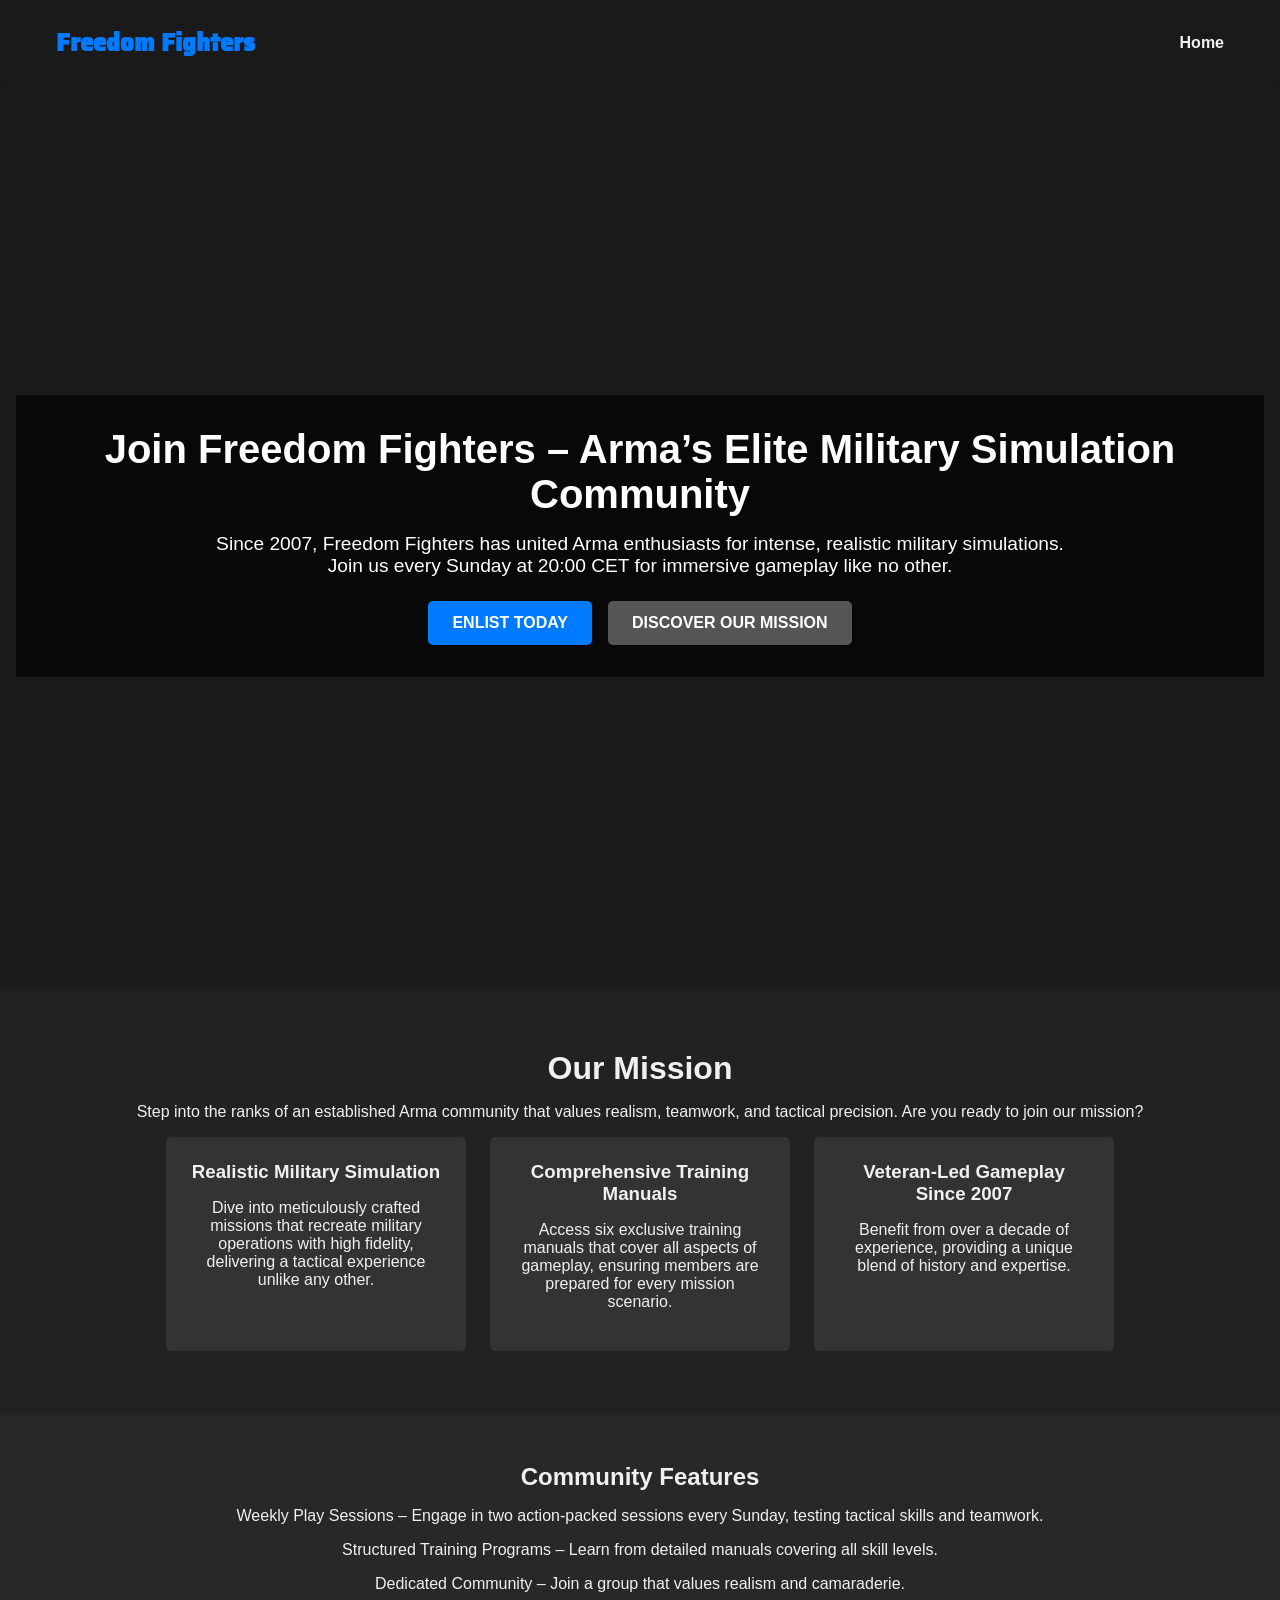
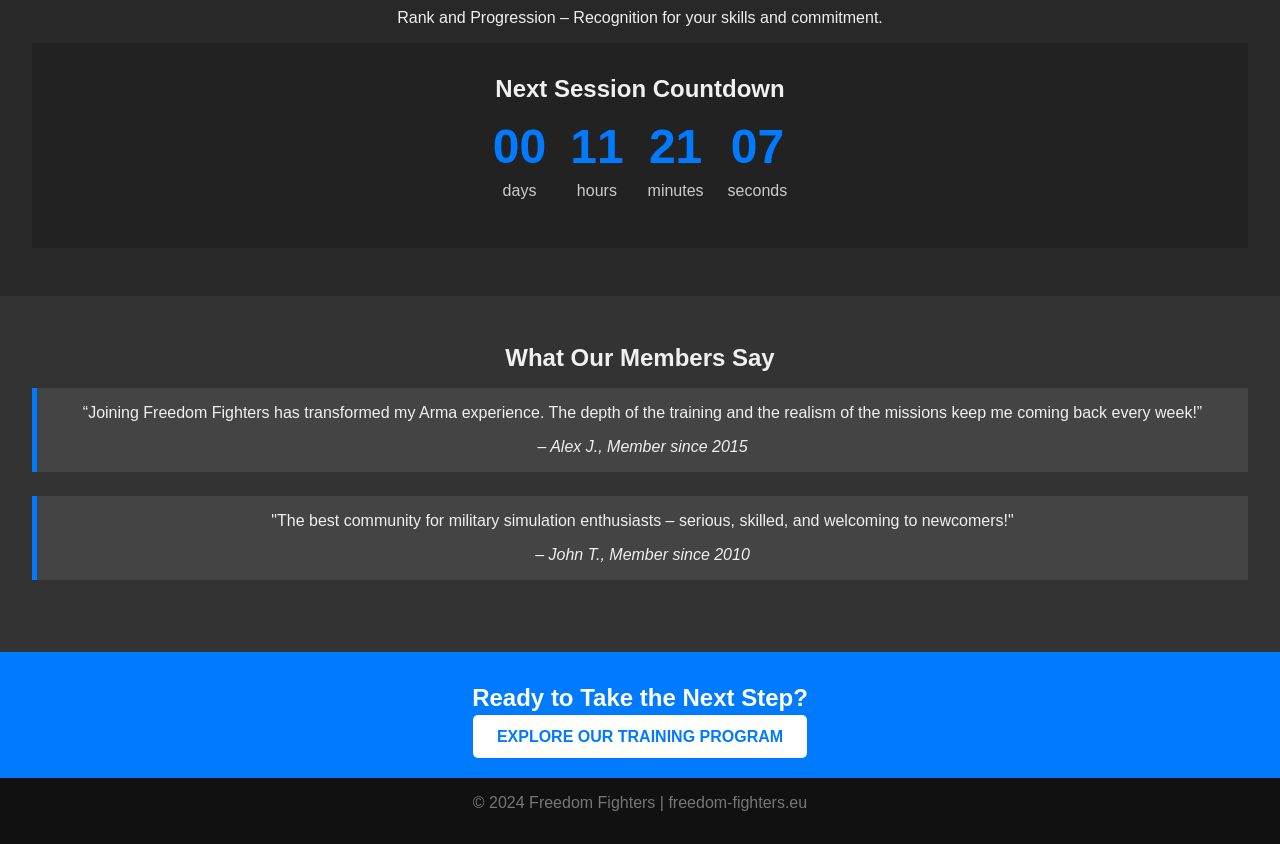
==== site/web/index.html @ 824a7a78 "website content commit" ====
<!DOCTYPE html>
<html lang="en">
<head>
    <meta charset="UTF-8">
    <meta name="viewport" content="width=device-width, initial-scale=1.0">
    <meta name="description" content="Freedom Fighters - Join Arma’s Elite Military Community">
    <title>Freedom Fighters - ArmA Military Community</title>
    <link rel="preconnect" href="https://fonts.googleapis.com">
    <link rel="preconnect" href="https://fonts.gstatic.com" crossorigin>
    <link href="https://fonts.googleapis.com/css2?family=Saira+Stencil+One&display=swap" rel="stylesheet">
    <link rel="stylesheet" href="static/css/styles.css">
    <script src="static/js/active_link.js"></script>
</head>
<body>
    <!-- Header with Navigation Links -->
    <header>
        <nav class="navbar">
            <a href="index.html" class="logo">Freedom Fighters</a>
            <div class="nav-links">
                <a href="index.html">Home</a>
                <!--a href="training.html">Training Manuals</a>
                <a href="server-guide.html">Server Connection Guide</a>
                <a href="mods-overview.html">Mods Overview</a-->
            </div>
            <button class="menu-toggle" aria-label="Toggle menu">
                &#9776; <!-- Hamburger icon for mobile menu -->
            </button>
        </nav>
    </header>
    <!-- Hero Section -->
    <header class="hero">
        <div class="hero-slideshow">
            <!-- Each image will have the Ken Burns effect -->
            <div class="slide" style="background-image: url('static/img/hero_1.png');"></div>
            <div class="slide" style="background-image: url('static/img/hero_2.png');"></div>
            <div class="slide" style="background-image: url('static/img/hero_3.png');"></div>
            <div class="slide" style="background-image: url('static/img/hero_4.png');"></div>
            <div class="slide" style="background-image: url('static/img/hero_5.png');"></div>
            <div class="slide" style="background-image: url('static/img/hero_6.png');"></div>
            <div class="slide" style="background-image: url('static/img/hero_7.png');"></div>
            <div class="slide" style="background-image: url('static/img/hero_8.png');"></div>
            <div class="slide" style="background-image: url('static/img/hero_9.png');"></div>
        </div>
        <div class="overlay">
            <h1>Join Freedom Fighters – Arma’s Elite Military Simulation Community</h1>
            <p>Since 2007, Freedom Fighters has united Arma enthusiasts for intense, realistic military simulations. </br> Join us every Sunday at 20:00 CET for immersive gameplay like no other.</p>
            <div class="cta-buttons">
                <a href="https://discord.gg/2EjZr5YkeB" target="_blank" class="btn-primary">Enlist Today</a>
                <a href="#mission" class="btn-secondary">Discover Our Mission</a>
                <!--a href="#watch" class="btn-secondary">Watch a Session in Action</a-->
            </div>
        </div>

    </header>

    <!-- About Section -->
    <section id="mission" class="about">
        <h2>Our Mission</h2>
        <p>Step into the ranks of an established Arma community that values realism, teamwork, and tactical precision. Are you ready to join our mission?</p>
        <div class="values">
            <div class="value">
                <h3>Realistic Military Simulation</h3>
                <p>Dive into meticulously crafted missions that recreate military operations with high fidelity, delivering a tactical experience unlike any other.</p>
            </div>
            <div class="value">
                <h3>Comprehensive Training Manuals</h3>
                <p>Access six exclusive training manuals that cover all aspects of gameplay, ensuring members are prepared for every mission scenario.</p>
            </div>
            <div class="value">
                <h3>Veteran-Led Gameplay Since 2007</h3>
                <p>Benefit from over a decade of experience, providing a unique blend of history and expertise.</p>
            </div>
        </div>
    </section>

    <!-- Features Section -->
    <section class="features">
        <h2>Community Features</h2>
        <ul>
            <li>Weekly Play Sessions – Engage in two action-packed sessions every Sunday, testing tactical skills and teamwork.</li>
            <li>Structured Training Programs – Learn from detailed manuals covering all skill levels.</li>
            <li>Dedicated Community – Join a group that values realism and camaraderie.</li>
            <li>Rank and Progression – Recognition for your skills and commitment.</li>
        </ul>
        <!-- Countdown Timer Section -->
        <section id="countdown-timer" class="countdown">
            <h2>Next Session Countdown</h2>
            <div id="timer">
                <div class="time-unit">
                    <span id="days">00</span>
                    <p>days</p>
                </div>
                <div class="time-unit">
                    <span id="hours">00</span>
                    <p>hours</p>
                </div>
                <div class="time-unit">
                    <span id="minutes">00</span>
                    <p>minutes</p>
                </div>
                <div class="time-unit">
                    <span id="seconds">00</span>
                    <p>seconds</p>
                </div>
            </div>
        </section>

    </section>

    <!-- Social Proof Section -->
    <section class="social-proof">
        <h2>What Our Members Say</h2>
        <blockquote>
            <p>“Joining Freedom Fighters has transformed my Arma experience. The depth of the training and the realism of the missions keep me coming back every week!”</p>
            <cite>– Alex J., Member since 2015</cite>
        </blockquote>
        <blockquote>
            <p>"The best community for military simulation enthusiasts – serious, skilled, and welcoming to newcomers!"</p>
            <cite>– John T., Member since 2010</cite>
        </blockquote>
    </section>

    <!-- Secondary CTA -->
    <section id="enlist" class="cta-secondary">
        <h2>Ready to Take the Next Step?</h2>
        <a href="#join" class="btn-primary">Explore Our Training Program</a>
    </section>

    <!-- Footer -->
    <footer>
        <p>&copy; 2024 Freedom Fighters | <a href="https://freedom-fighters.eu">freedom-fighters.eu</a></p>
    </footer>
    <script src="static/js/clock.js"></script>
</body>
</html>
---- site/web/static/css/styles.css ----
/* Fonts */

@font-face {
    font-family: 'Saira Stencil One';
    font-style: normal;
    font-weight: 400;
    src: url(../fonts/SairaStencilOne-Regular.ttf) format('ttf');
}

.saira-stencil-one-regular {
    font-family: "Saira Stencil One", serif;
    font-weight: 400;
    font-style: normal;
  }
  

/* Reset and basic styles */
* {
    margin: 0;
    padding: 0;
    box-sizing: border-box;
}

body {
    font-family: Arial, sans-serif;
    color: #f0f0f0;
    background-color: #1a1a1a;
}

a {
    color: inherit;
    text-decoration: none;
}

h1, h2, h3, p, ul, li, blockquote {
    margin-bottom: 1rem;
}

/* Hero Section */

.hero {
    position: relative;
    height: 100vh;
    display: flex;
    align-items: center;
    justify-content: center;
    text-align: center;
    color: #fff;
}

.hero-slideshow {
    position: absolute;
    top: 0;
    left: 0;
    width: 100%;
    height: 100%;
    overflow: hidden;
}
.slide {
    position: absolute;
    top: 0;
    left: 0;
    width: 100%;
    height: 100%;
    background-size: cover;
    background-position: center;
    opacity: 0;
    animation: slideAnimation 36s infinite;
}

/* Ken Burns Effect and fade transition for each slide */
@keyframes slideAnimation {
    0% { opacity: 0; transform: scale(1.1); }
    5% { opacity: 1; }
    25% { opacity: 1; transform: scale(1.2); }
    30% { opacity: 0; transform: scale(1.3); }
}

.slide:nth-child(1) { animation-delay: 0s; }
.slide:nth-child(2) { animation-delay: 6s; }
.slide:nth-child(3) { animation-delay: 12s; }
.slide:nth-child(4) { animation-delay: 18s; }
.slide:nth-child(5) { animation-delay: 24s; }
.slide:nth-child(6) { animation-delay: 30s; }
.slide:nth-child(7) { animation-delay: 30s; }
.slide:nth-child(8) { animation-delay: 30s; }
.slide:nth-child(9) { animation-delay: 30s; }

/* Overlay to darken background */
.overlay {
    position: relative;
    z-index: 1;
    background-color: rgba(0, 0, 0, 0.7);
    padding: 2rem;
}


video[poster] center center/cover no-repeat{
    object-fit: cover;
    width: 100vw;
    height: 100vh;
    position: fixed;
    top: 0;
    left: 0;
}

.hero .overlay {
    background-color: rgba(0, 0, 0, 0.7);
    padding: 2rem;
}

.hero h1 {
    font-size: 2.5rem;
    margin-bottom: 1rem;
}

.hero p {
    font-size: 1.2rem;
    margin-bottom: 1.5rem;
}

.cta-buttons {
    display: flex;
    gap: 1rem;
    justify-content: center;
}

.btn-primary, .btn-secondary {
    padding: 0.8rem 1.5rem;
    border-radius: 5px;
    text-transform: uppercase;
    font-weight: bold;
}

.btn-primary {
    background-color: #007bff;
    color: #fff;
}

.btn-secondary {
    background-color: #555;
    color: #fff;
}

/* About Section */
.about {
    padding: 4rem 2rem;
    text-align: center;
    background-color: #222;
}

.about h2 {
    font-size: 2rem;
    margin-bottom: 1rem;
}

.values {
    display: flex;
    flex-wrap: wrap;
    gap: 1.5rem;
    justify-content: center;
}

.value {
    background-color: #333;
    padding: 1.5rem;
    border-radius: 5px;
    max-width: 300px;
}

/* Features Section */
.features {
    padding: 3rem 2rem;
    background-color: #282828;
    text-align: center;
}

.features ul {
    list-style: none;
}

.features li {
    margin: 1rem 0;
}

/* Social Proof Section */
.social-proof {
    padding: 3rem 2rem;
    background-color: #333;
    text-align: center;
}

blockquote {
    background-color: #444;
    padding: 1rem;
    border-left: 5px solid #007bff;
    margin-bottom: 1.5rem;
}

/* Secondary CTA */
.cta-secondary {
    padding: 2rem;
    background-color: #007bff;
    text-align: center;
}

.cta-secondary h2 {
    color: #fff;
    margin-bottom: 1rem;
}

.cta-secondary .btn-primary {
    background-color: #fff;
    color: #007bff;
}

/* Footer */
footer {
    background-color: #111;
    color: #777;
    padding: 1rem;
    text-align: center;
}

/* /* Countdown Timer Section */
.countdown {
    padding: 2rem;
    text-align: center;
    background-color: #222;
    color: #f0f0f0;
}

#timer {
    display: flex;
    justify-content: center;
    gap: 1.5rem;
    font-size: 1.5rem;
    flex-wrap: wrap; /* Allows units to wrap on small screens */
}

.time-unit {
    display: flex;
    flex-direction: column;
    align-items: center;
    text-align: center;
}

.time-unit span {
    font-size: 3rem;
    font-weight: bold;
    color: #007bff;
}

.time-unit p {
    font-size: 1rem;
    color: #ccc;
    margin-top: 0.5rem;
}

/* Responsive Adjustments */
@media (max-width: 768px) {
    #timer {
        font-size: 1.2rem; /* Reduce font size on smaller screens */
        gap: 1rem; /* Reduce space between units */
    }

    .time-unit span {
        font-size: 2rem;
    }

    .time-unit p {
        font-size: 0.9rem;
    }
}

@media (max-width: 480px) {
    .time-unit span {
        font-size: 1.8rem; /* Further reduce font size for small devices */
    }

    .time-unit p {
        font-size: 0.8rem;
    }
}

/* Style for active page link in the Nav bar*/
.navbar a.active {
    font-weight: bold;
    color: #007bff; /* Active link color */
    border-bottom: 2px solid #007bff; /* Optional underline effect */
}

/* General header and navbar styling */
header {
    background-color: #1a1a1a;
    padding: 1rem;
    box-shadow: 0 2px 5px rgba(0, 0, 0, 0.2);
}

.navbar {
    display: flex;
    align-items: center;
    justify-content: space-between;
    max-width: 1200px;
    margin: 0 auto;
}

.navbar a {
    color: #f0f0f0;
    text-decoration: none;
    padding: 0.5rem 1rem;
    font-weight: bold;
    transition: color 0.3s ease;
}

/* Logo Styling */
.navbar .logo {
    font-family: 'Saira Stencil One';
    font-size: 1.5rem;
    color: #007bff; /* Use a bold color for the logo to stand out */
}

/* Navigation Links */
.nav-links {
    display: flex;
    gap: 1rem;
}

.nav-links a:hover {
    color: #007bff; /* Hover color */
    border-bottom: 2px solid #007bff; /* Optional hover underline effect */
}

/* Active Page Link */
.navbar a.active {
    color: #007bff;
    border-bottom: 2px solid #007bff;
}

/* Mobile Menu Styling */
.menu-toggle {
    display: none; /* Hidden on desktop */
    font-size: 1.5rem;
    background: none;
    border: none;
    color: #f0f0f0;
    cursor: pointer;
}

@media (max-width: 768px) {
    /* Responsive Styling for Small Screens */
    .nav-links {
        display: none;
        flex-direction: column;
        position: absolute;
        top: 60px;
        right: 10px;
        background-color: #1a1a1a;
        width: 200px;
        border-radius: 5px;
        padding: 1rem;
        box-shadow: 0 2px 10px rgba(0, 0, 0, 0.3);
    }
    
    .nav-links a {
        padding: 0.5rem 1rem;
        border-bottom: 1px solid #333;
    }

    .nav-links a:last-child {
        border-bottom: none;
    }

    /* Show menu button on mobile */
    .menu-toggle {
        display: block;
    }

    /* Show menu when active */
    .nav-links.show {
        display: flex;
    }
}
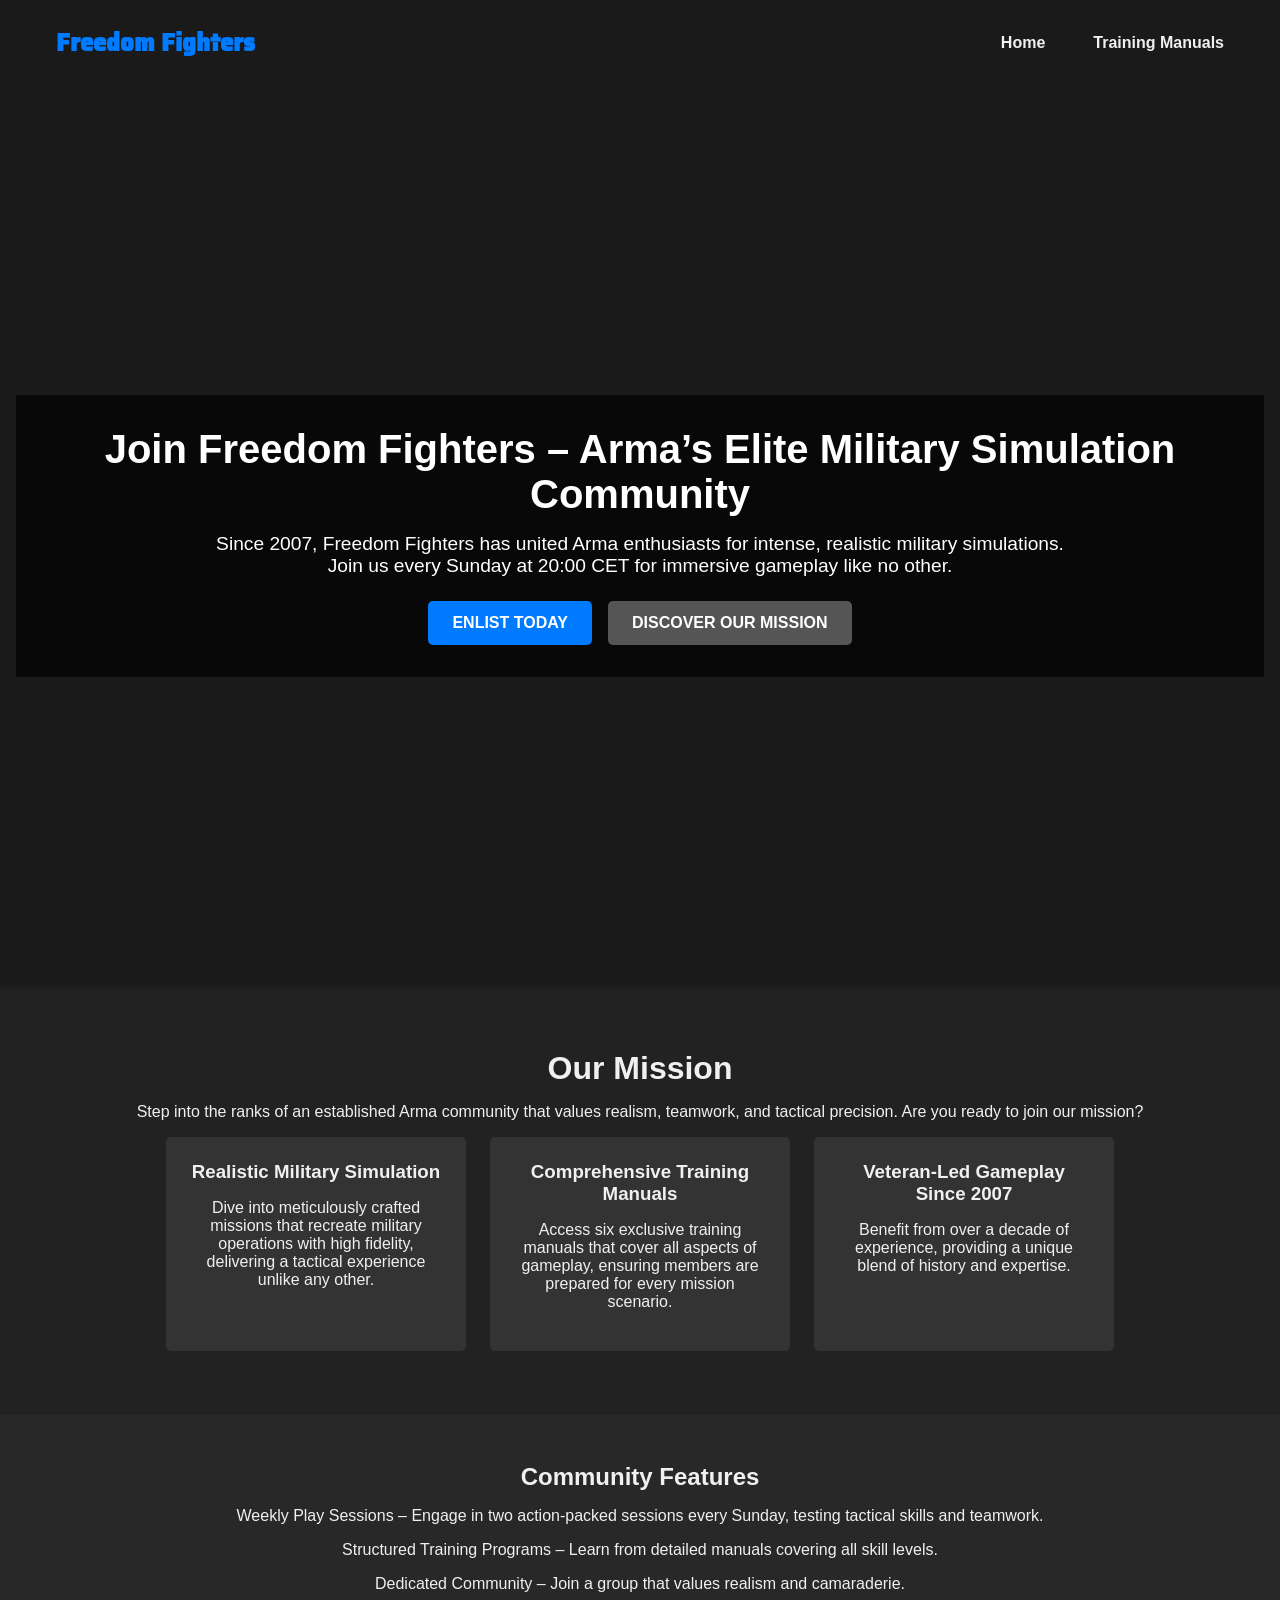
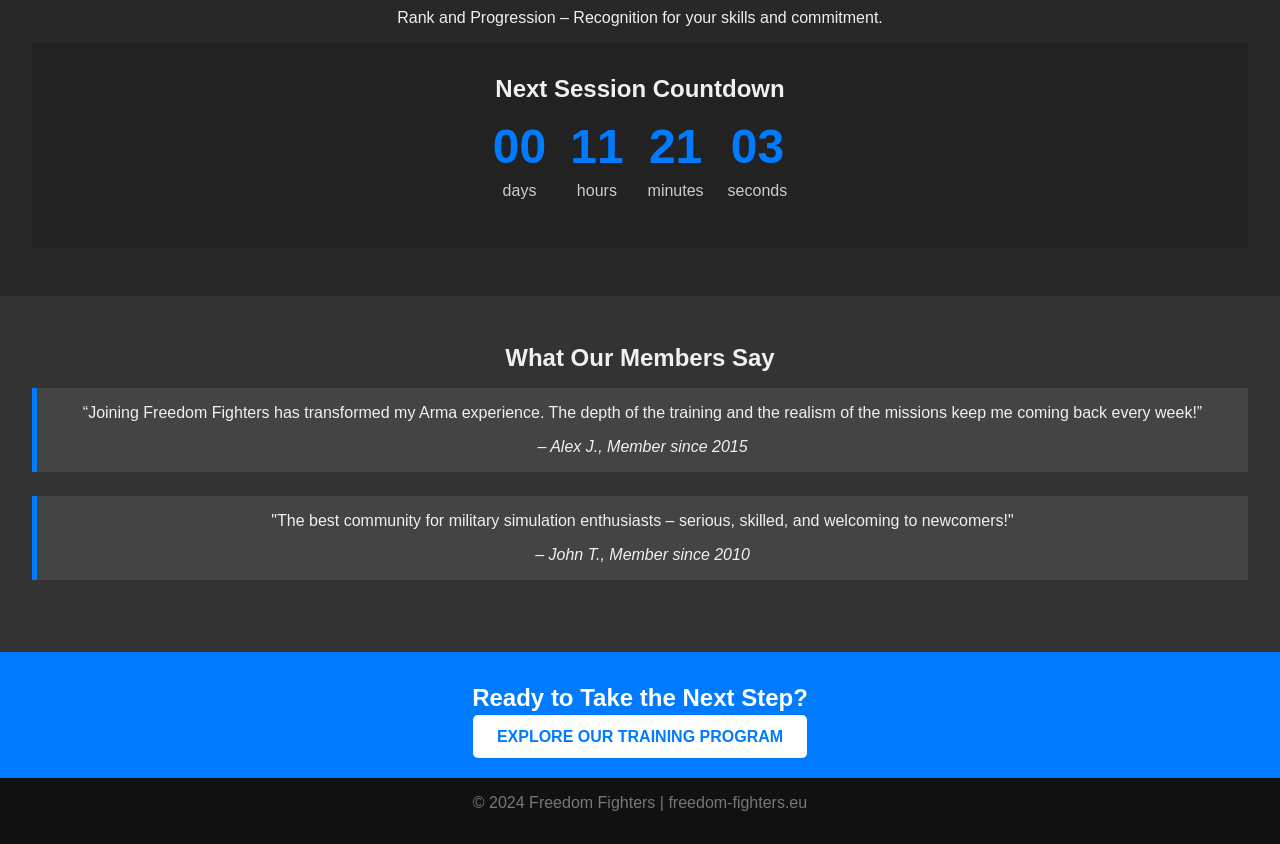
==== commit 27a7c939: "updated advanced training and redid names and styles. Added images for basic and advanced" ====
--- a/site/web/index.html
+++ b/site/web/index.html
@@ -18,8 +18,8 @@
             <a href="index.html" class="logo">Freedom Fighters</a>
             <div class="nav-links">
                 <a href="index.html">Home</a>
-                <!--a href="training.html">Training Manuals</a>
-                <a href="server-guide.html">Server Connection Guide</a>
+                <a href="training.html">Training Manuals</a>
+                <!--a href="server-guide.html">Server Connection Guide</a>
                 <a href="mods-overview.html">Mods Overview</a-->
             </div>
             <button class="menu-toggle" aria-label="Toggle menu">
--- a/site/web/static/css/styles.css
+++ b/site/web/static/css/styles.css
@@ -221,6 +221,9 @@
     padding: 1rem;
     text-align: center;
 }
+
+
+
 
 /* /* Countdown Timer Section */
 .countdown {
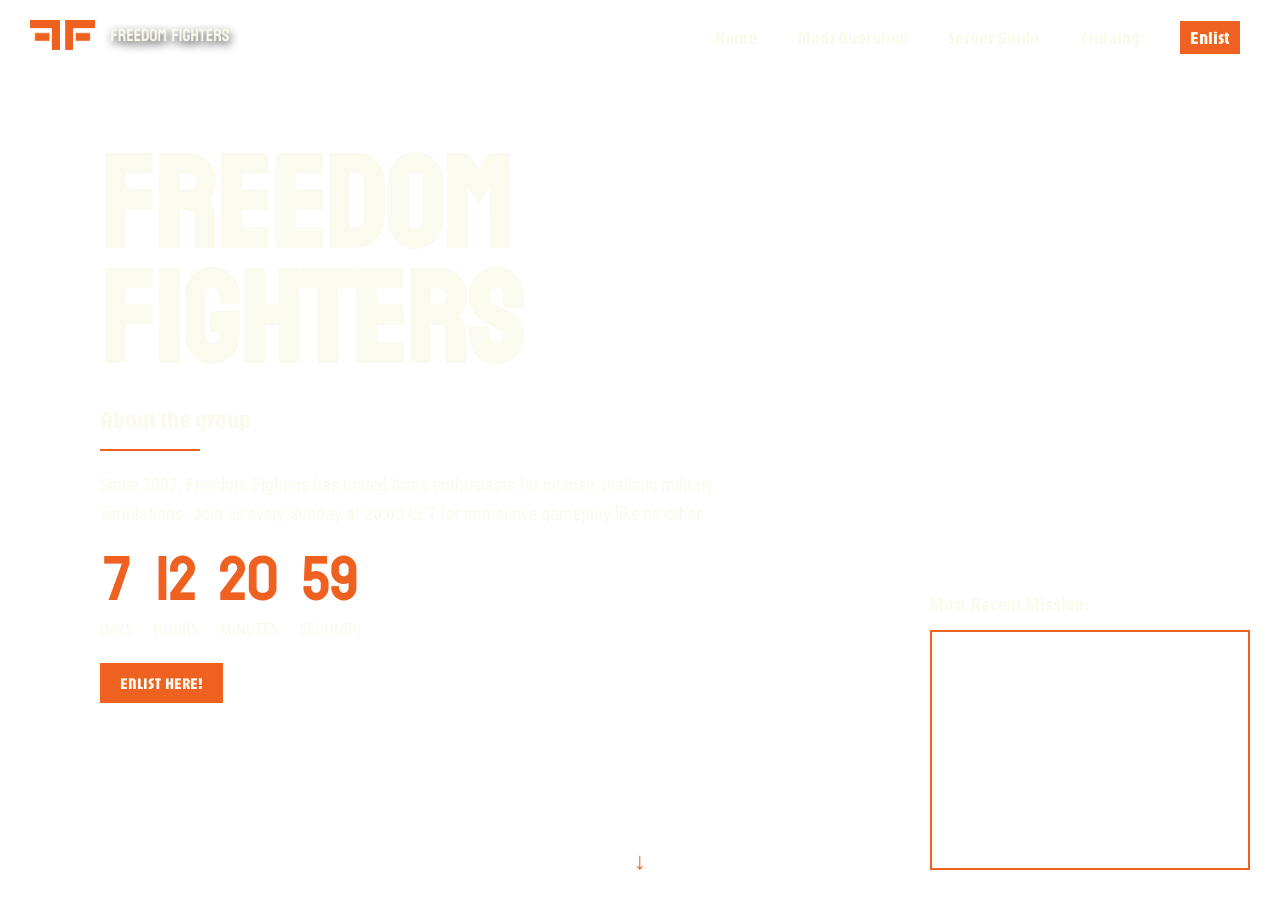
==== commit 969b49bf: "Homepage redesign Homepage redesign. still need to add some sections" ====
--- a/site/web/index.html
+++ b/site/web/index.html
@@ -3,133 +3,65 @@
 <head>
     <meta charset="UTF-8">
     <meta name="viewport" content="width=device-width, initial-scale=1.0">
-    <meta name="description" content="Freedom Fighters - Join Arma’s Elite Military Community">
-    <title>Freedom Fighters - ArmA Military Community</title>
-    <link rel="preconnect" href="https://fonts.googleapis.com">
-    <link rel="preconnect" href="https://fonts.gstatic.com" crossorigin>
-    <link href="https://fonts.googleapis.com/css2?family=Saira+Stencil+One&display=swap" rel="stylesheet">
-    <link rel="stylesheet" href="static/css/styles.css">
-    <script src="static/js/active_link.js"></script>
+    <title>Freedom Fighters - Arma Reforger Community</title>
+    <link rel="stylesheet" href="styles.css">
+    <link href="https://fonts.googleapis.com/css2?family=Jaro&display=swap" rel="stylesheet">
+    <link href="https://fonts.googleapis.com/css2?family=Bayon&display=swap" rel="stylesheet">
+    <link href="https://fonts.googleapis.com/css2?family=Roboto+Condensed:wght@400&display=swap" rel="stylesheet">
+    <link href="https://fonts.googleapis.com/css2?family=Roboto+Condensed:wght@400;700&display=swap" rel="stylesheet">
+
+
 </head>
 <body>
-    <!-- Header with Navigation Links -->
+    <!-- Top Bar -->
     <header>
-        <nav class="navbar">
-            <a href="index.html" class="logo">Freedom Fighters</a>
-            <div class="nav-links">
-                <a href="index.html">Home</a>
-                <a href="training.html">Training Manuals</a>
-                <!--a href="server-guide.html">Server Connection Guide</a>
-                <a href="mods-overview.html">Mods Overview</a-->
-            </div>
-            <button class="menu-toggle" aria-label="Toggle menu">
-                &#9776; <!-- Hamburger icon for mobile menu -->
-            </button>
-        </nav>
+        <div class="logo">
+          <img src="media/logo.png" alt="Freedom Fighters Logo">
+        </div>
+        <nav>
+       <div class="menu-toggle" id="menu-toggle">
+           <span class="bar"></span>
+           <span class="bar"></span>
+           <span class="bar"></span>
+       </div>
+       <ul id="menu" class="menu">
+           <li><a href="#">Home</a></li>
+           <li><a href="#">Mods Overview</a></li>
+           <li><a href="#">Server Guide</a></li>
+           <li><a href="#">Training</a></li>
+           <li><a href="#" class="enlist">Enlist</a></li>
+       </ul>
+   </nav>
     </header>
-    <!-- Hero Section -->
-    <header class="hero">
-        <div class="hero-slideshow">
-            <!-- Each image will have the Ken Burns effect -->
-            <div class="slide" style="background-image: url('static/img/hero_1.png');"></div>
-            <div class="slide" style="background-image: url('static/img/hero_2.png');"></div>
-            <div class="slide" style="background-image: url('static/img/hero_3.png');"></div>
-            <div class="slide" style="background-image: url('static/img/hero_4.png');"></div>
-            <div class="slide" style="background-image: url('static/img/hero_5.png');"></div>
-            <div class="slide" style="background-image: url('static/img/hero_6.png');"></div>
-            <div class="slide" style="background-image: url('static/img/hero_7.png');"></div>
-            <div class="slide" style="background-image: url('static/img/hero_8.png');"></div>
-            <div class="slide" style="background-image: url('static/img/hero_9.png');"></div>
-        </div>
-        <div class="overlay">
-            <h1>Join Freedom Fighters – Arma’s Elite Military Simulation Community</h1>
-            <p>Since 2007, Freedom Fighters has united Arma enthusiasts for intense, realistic military simulations. </br> Join us every Sunday at 20:00 CET for immersive gameplay like no other.</p>
-            <div class="cta-buttons">
-                <a href="https://discord.gg/2EjZr5YkeB" target="_blank" class="btn-primary">Enlist Today</a>
-                <a href="#mission" class="btn-secondary">Discover Our Mission</a>
-                <!--a href="#watch" class="btn-secondary">Watch a Session in Action</a-->
-            </div>
+
+    <!-- Background Video -->
+    <div class="video-container">
+        <video autoplay muted loop id="background-video">
+            <source src="media/videobackground.webm" type="video/mp4">
+        </video>
+    </div>
+
+    <!-- Main Content -->
+    <main>
+        <section class="intro">
+            <h1>FREEDOM <br/>FIGHTERS</h1>
+            <h2>About the group</h2>
+            <div class="underline"></div>
+            <p>Since 2007, Freedom Fighters has united Arma enthusiasts for intense, realistic military simulations. Join us every Sunday at 20:00 CET for immersive gameplay like no other.</p>
+            <div id="countdown"></div>
+            <button class="enlist-button">ENLIST HERE!</button>
+        </section>
+
+        <!-- Bottom Right Video Embed -->
+        <div class="recent-mission">
+            <h3>Most Recent Mission:</h3>
+            <iframe width="320" height="240" src="https://www.youtube.com/embed/Bmp01_zh-ck" frameborder="0" allowfullscreen></iframe>
         </div>
 
-    </header>
+        <!-- Scroll Indicator -->
+        <div class="scroll-indicator">↓</div>
+    </main>
 
-    <!-- About Section -->
-    <section id="mission" class="about">
-        <h2>Our Mission</h2>
-        <p>Step into the ranks of an established Arma community that values realism, teamwork, and tactical precision. Are you ready to join our mission?</p>
-        <div class="values">
-            <div class="value">
-                <h3>Realistic Military Simulation</h3>
-                <p>Dive into meticulously crafted missions that recreate military operations with high fidelity, delivering a tactical experience unlike any other.</p>
-            </div>
-            <div class="value">
-                <h3>Comprehensive Training Manuals</h3>
-                <p>Access six exclusive training manuals that cover all aspects of gameplay, ensuring members are prepared for every mission scenario.</p>
-            </div>
-            <div class="value">
-                <h3>Veteran-Led Gameplay Since 2007</h3>
-                <p>Benefit from over a decade of experience, providing a unique blend of history and expertise.</p>
-            </div>
-        </div>
-    </section>
-
-    <!-- Features Section -->
-    <section class="features">
-        <h2>Community Features</h2>
-        <ul>
-            <li>Weekly Play Sessions – Engage in two action-packed sessions every Sunday, testing tactical skills and teamwork.</li>
-            <li>Structured Training Programs – Learn from detailed manuals covering all skill levels.</li>
-            <li>Dedicated Community – Join a group that values realism and camaraderie.</li>
-            <li>Rank and Progression – Recognition for your skills and commitment.</li>
-        </ul>
-        <!-- Countdown Timer Section -->
-        <section id="countdown-timer" class="countdown">
-            <h2>Next Session Countdown</h2>
-            <div id="timer">
-                <div class="time-unit">
-                    <span id="days">00</span>
-                    <p>days</p>
-                </div>
-                <div class="time-unit">
-                    <span id="hours">00</span>
-                    <p>hours</p>
-                </div>
-                <div class="time-unit">
-                    <span id="minutes">00</span>
-                    <p>minutes</p>
-                </div>
-                <div class="time-unit">
-                    <span id="seconds">00</span>
-                    <p>seconds</p>
-                </div>
-            </div>
-        </section>
-
-    </section>
-
-    <!-- Social Proof Section -->
-    <section class="social-proof">
-        <h2>What Our Members Say</h2>
-        <blockquote>
-            <p>“Joining Freedom Fighters has transformed my Arma experience. The depth of the training and the realism of the missions keep me coming back every week!”</p>
-            <cite>– Alex J., Member since 2015</cite>
-        </blockquote>
-        <blockquote>
-            <p>"The best community for military simulation enthusiasts – serious, skilled, and welcoming to newcomers!"</p>
-            <cite>– John T., Member since 2010</cite>
-        </blockquote>
-    </section>
-
-    <!-- Secondary CTA -->
-    <section id="enlist" class="cta-secondary">
-        <h2>Ready to Take the Next Step?</h2>
-        <a href="#join" class="btn-primary">Explore Our Training Program</a>
-    </section>
-
-    <!-- Footer -->
-    <footer>
-        <p>&copy; 2024 Freedom Fighters | <a href="https://freedom-fighters.eu">freedom-fighters.eu</a></p>
-    </footer>
-    <script src="static/js/clock.js"></script>
+    <script src="script.js"></script>
 </body>
 </html>
--- a/site/web/styles.css
+++ b/site/web/styles.css
@@ -0,0 +1,307 @@
+* {
+    margin: 0;
+    padding: 0;
+    box-sizing: border-box;
+}
+
+
+/*MOBILE FRIENDLY*/
+/* General header and menu styles */
+header {
+    display: flex;
+    justify-content: space-between;
+    align-items: center;
+    padding: 20px;
+    background-color: #333; /* Set the background color of the header */
+}
+
+.logo img {
+    height: 50px;
+    width: auto;
+}
+
+nav {
+    position: relative;
+}
+
+.menu {
+    display: flex;
+    gap: 20px;
+    list-style-type: none;
+    margin: 0;
+    padding: 0;
+}
+
+.menu li a {
+    color: #FAFAEE;
+    text-decoration: none;
+    font-family: 'Jaro', sans-serif;
+}
+
+.enlist {
+    background-color: #EF6121;
+    padding: 5px 10px;
+    border-radius: 0; /* Square corners */
+}
+
+.menu-toggle {
+    display: none;
+    cursor: pointer;
+    flex-direction: column;
+    gap: 5px;
+}
+
+.bar {
+    width: 25px;
+    height: 3px;
+    background-color: #FAFAEE;
+}
+
+/* Media Queries for Smaller Screens */
+@media (max-width: 768px) {
+    /* Hide the menu by default on smaller screens */
+    .menu {
+        display: none;
+        flex-direction: column;
+        background-color: #333;
+        position: absolute;
+        top: 70px; /* Below the header */
+        left: 0;
+        right: 0;
+        padding: 10px 0;
+        z-index: 100;
+    }
+
+    /* Show the burger menu icon */
+    .menu-toggle {
+        display: flex;
+    }
+
+    /* Show the menu when it's toggled */
+    .menu.active {
+        display: flex;
+    }
+
+    /* Ensure menu items take up full width on mobile */
+    .menu li {
+        width: 100%;
+        text-align: center;
+        padding: 10px;
+        border-top: 1px solid #444;
+    }
+
+    .menu li:first-child {
+        border-top: none;
+    }
+
+    .menu li a {
+        display: block;
+        padding: 10px;
+    }
+
+    .enlist {
+        width: 100%;
+        text-align: center;
+    }
+}
+
+/*END MOBILE FRIENDLY*/
+
+body, html {
+    height: 100%;
+    font-family: 'Roboto Condensed', sans-serif;
+    font-size: 18px; /* Adjust size if needed */
+    line-height: 1.6;
+    color: #FAFAEE;
+}
+
+header {
+    display: flex;
+    justify-content: space-between;
+    align-items: center;
+    padding: 20px;
+    background-color: rgba(0, 0, 0, 0);
+    position: fixed;
+    width: 100%;
+    z-index: 10;
+}
+
+/* Apply Jaro font to menu buttons */
+nav ul li a {
+    font-family: 'Jaro', sans-serif;
+}
+
+/* Apply Jaro font to headings */
+.intro h2, .recent-mission, .enlist-button, h3 {
+    font-family: 'Jaro', sans-serif;
+}
+
+
+
+/* Apply Bayon font to the h1 in the intro section */
+.intro h1 {
+    font-family: 'Bayon', sans-serif;
+    font-size: 128px !important; /* Adjust size as needed for desired effect */
+    line-height: 0.9;
+    margin-bottom: 20px;
+}
+
+
+
+/* Logo styling */
+.logo img {
+    height: 36px; /* Adjust as needed */
+    width: auto; /* Maintain aspect ratio */
+    display: block; /* Remove inline spacing */
+    margin-left: 10px; /* Add spacing to the left of the logo */
+}
+
+
+nav ul {
+    display: flex;
+    list-style: none;
+}
+
+nav ul li {
+    margin-right: 20px;
+}
+
+nav ul li a {
+    color: #FAFAEE;
+    text-decoration: none;
+}
+
+nav ul li a.active, nav ul li a:hover {
+    color: #EF6121;
+}
+
+.enlist {
+    padding: 5px 10px;
+    background-color: #EF6121;
+    border-radius: 0px;
+    color: #FAFAEE;
+}
+
+.enlist:hover, .enlist-button:hover {
+    color: #000; /* Black text on hover */
+}
+
+.video-container {
+    position: fixed;
+    top: 0;
+    left: 0;
+    height: 100%;
+    width: 100%;
+    overflow: hidden;
+    z-index: -1;
+}
+
+#background-video {
+    width: 100%;
+    height: 100%;
+    object-fit: cover;
+}
+
+/* Countdown container styling */
+#countdown {
+    display: flex;
+    gap: 20px;
+    font-family: 'Bayon', sans-serif;
+    color: #FAFAEE;
+    margin-top: 20px;
+}
+
+/* Each countdown item */
+.countdown-item {
+    text-align: center;
+}
+
+/* Large numbers styling */
+.number {
+    font-size: 64px; /* Adjust to desired size */
+    line-height: 1;
+    color: #EF6121;
+}
+
+/* Small label styling */
+.label {
+    font-size: 16px; /* Adjust for readability */
+    text-transform: uppercase;
+    margin-top: 5px;
+    font-family: 'Roboto Condensed', sans-serif;
+}
+
+.intro {
+    position: relative;
+    top: 100px;
+    padding: 50px;
+    max-width: 750px;
+    margin-left: 50px;
+}
+
+.intro h1 {
+    font-size: 48px;
+}
+
+.intro h2 {
+    font-size: 24px;
+    margin-top: 20px;
+    margin-bottom: 10px;
+}
+
+.underline {
+    width: 100px;
+    height: 2px;
+    background-color: #EF6121;
+    margin-bottom: 20px;
+}
+
+.enlist-button {
+    padding: 10px 20px;
+    margin-top: 20px;
+    background-color: #EF6121;
+    color: #FAFAEE;
+    border: none;
+    border-radius: 0px;
+    cursor: pointer;
+    font-size: 16px;
+}
+
+/* Styling for the "Most Recent Mission" title */
+.recent-mission h3 {
+    font-family: 'Roboto Condensed', sans-serif;
+    font-weight: 700; /* Bold weight */
+    font-size: 18px; /* Adjust as needed */
+    margin-bottom: 10px;
+}
+
+/* Styling for the video embed with a border */
+.recent-mission iframe {
+    border: 2px solid #EF6121; /* Border around the video */
+    display: block; /* Ensure proper alignment */
+}
+
+/* Positioning for the recent mission container */
+.recent-mission {
+    position: fixed;
+    bottom: 20px;
+    right: 20px;
+    background: rgba(0, 0, 0, 0); /* Background for the section (optional) */
+    padding: 10px;
+}
+
+
+.scroll-indicator {
+    position: absolute;
+    bottom: 20px;
+    left: 50%;
+    transform: translateX(-50%);
+    font-size: 24px;
+    animation: bounce 2s infinite;
+    color:#EF6121;
+}
+
+@keyframes bounce {
+    0%, 100% { transform: translateY(0); }
+    50% { transform: translateY(-10px); }
+}
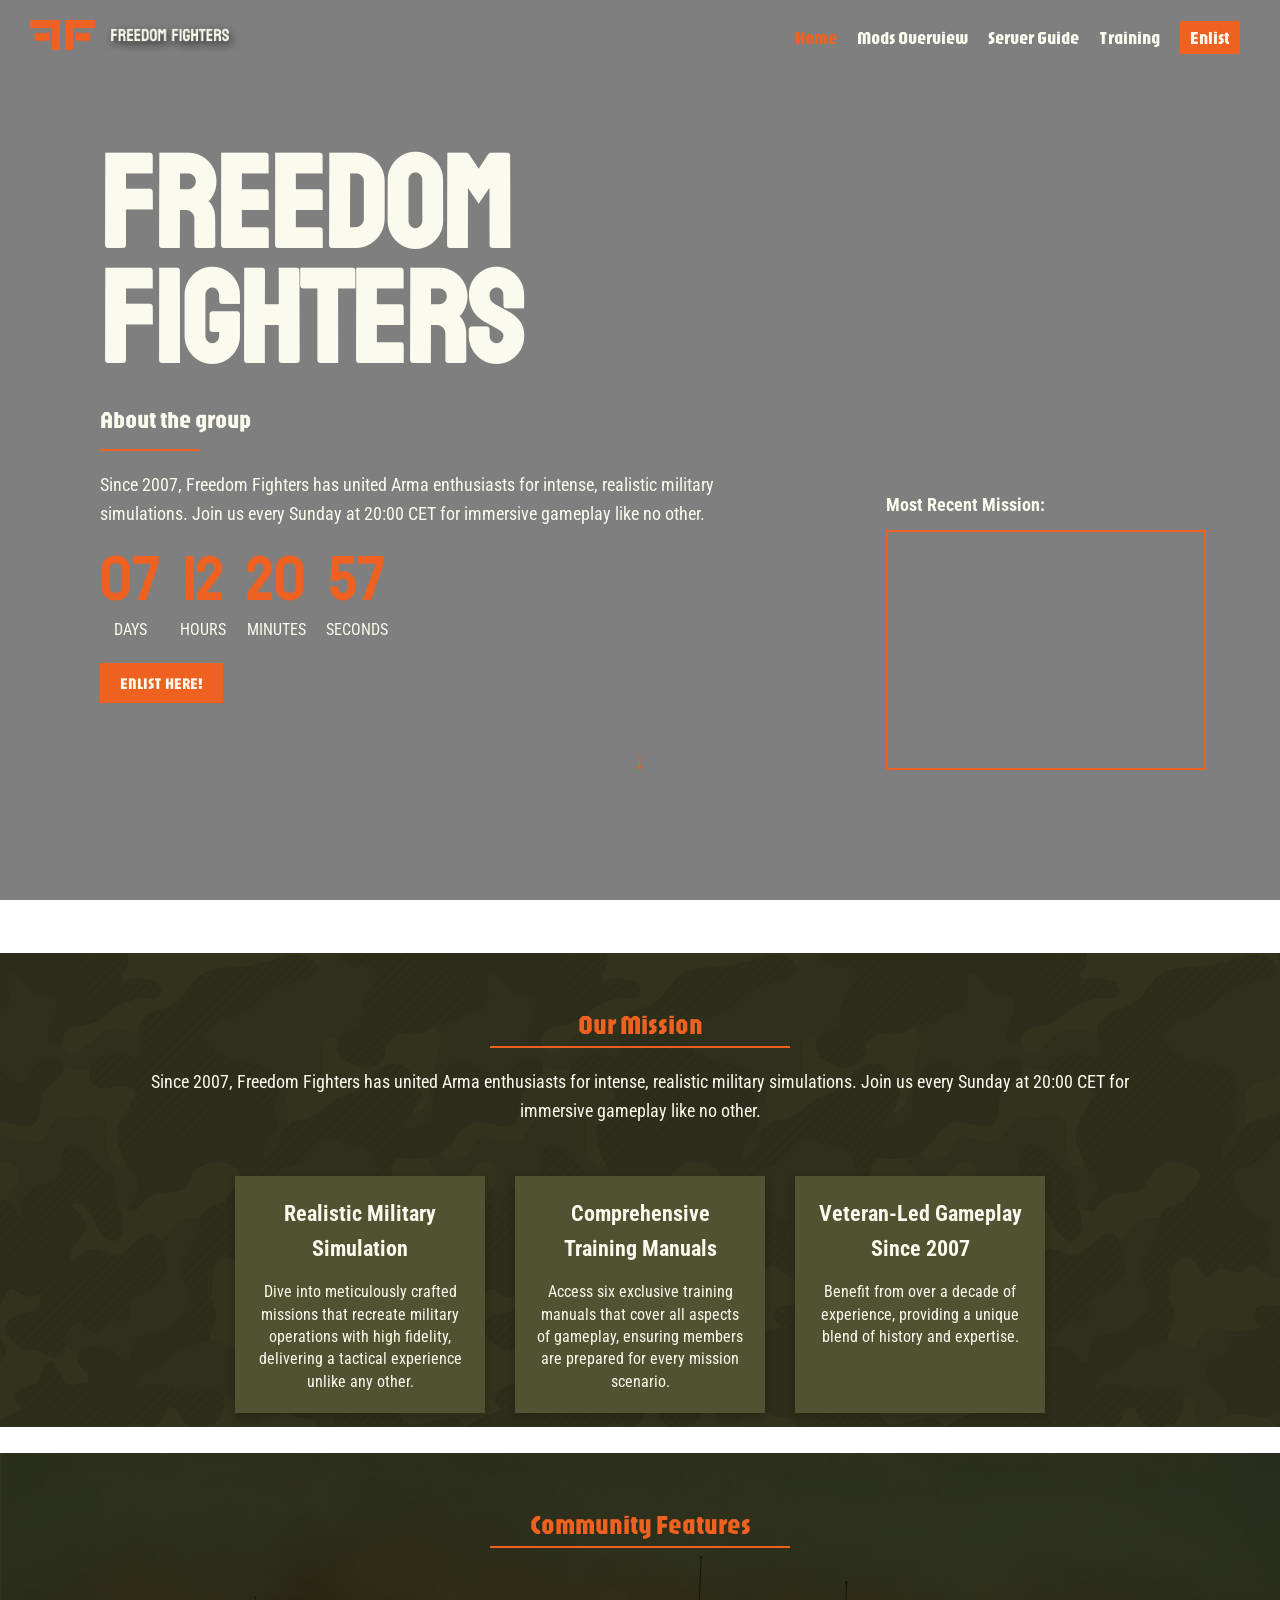
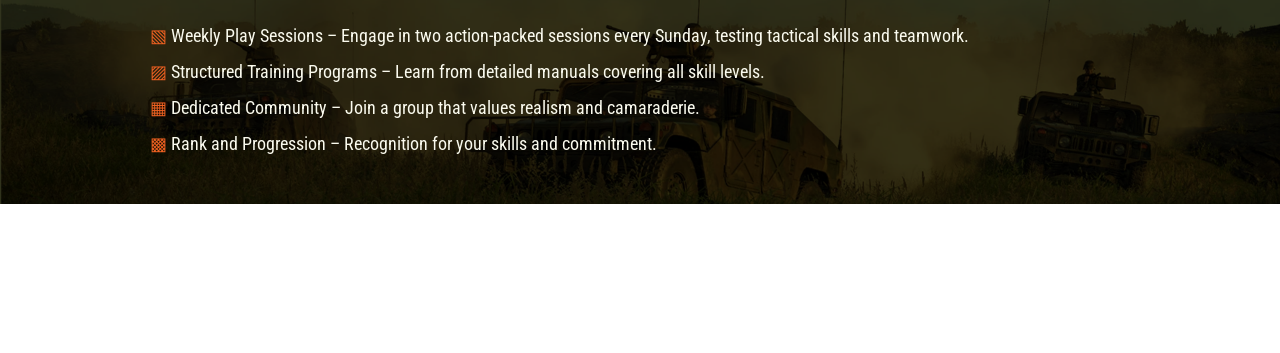
==== commit dee2573b: "added more sections to the homepage added more sections to the homepage" ====
--- a/site/web/index.html
+++ b/site/web/index.html
@@ -19,13 +19,9 @@
           <img src="media/logo.png" alt="Freedom Fighters Logo">
         </div>
         <nav>
-       <div class="menu-toggle" id="menu-toggle">
-           <span class="bar"></span>
-           <span class="bar"></span>
-           <span class="bar"></span>
-       </div>
+
        <ul id="menu" class="menu">
-           <li><a href="#">Home</a></li>
+           <li><a href="#" class="active">Home</a></li>
            <li><a href="#">Mods Overview</a></li>
            <li><a href="#">Server Guide</a></li>
            <li><a href="#">Training</a></li>
@@ -40,6 +36,7 @@
             <source src="media/videobackground.webm" type="video/mp4">
         </video>
     </div>
+    <div class="overlay-video"></div>
 
     <!-- Main Content -->
     <main>
@@ -60,6 +57,38 @@
 
         <!-- Scroll Indicator -->
         <div class="scroll-indicator">↓</div>
+
+        <section class="our-mission">
+          <h2>Our Mission</h2>
+          <div class="underline2"></div>
+          <p>Since 2007, Freedom Fighters has united Arma enthusiasts for intense, realistic military simulations. Join us every Sunday at 20:00 CET for immersive gameplay like no other.</p>
+          <div class="boxes">
+            <div class="box">
+              <div class="box-title">Realistic Military Simulation</div>
+              <div class="box-description">Dive into meticulously crafted missions that recreate military operations with high fidelity, delivering a tactical experience unlike any other.</div>
+            </div>
+            <div class="box">
+              <div class="box-title">Comprehensive Training Manuals</div>
+              <div class="box-description">Access six exclusive training manuals that cover all aspects of gameplay, ensuring members are prepared for every mission scenario.</div>
+            </div>
+            <div class="box">
+              <div class="box-title"> Veteran-Led Gameplay Since 2007</div>
+              <div class="box-description">Benefit from over a decade of experience, providing a unique blend of history and expertise.</div>
+            </div>
+          </div>
+        </section>
+
+
+        <section class="community-features">
+          <h2>Community Features</h2>
+          <div class="underline2"></div>
+          <p><span class="bullet">&#9639;</span> Weekly Play Sessions – Engage in two action-packed sessions every Sunday, testing tactical skills and teamwork.<br/>
+            <span class="bullet">&#9640;</span> Structured Training Programs – Learn from detailed manuals covering all skill levels.<br/>
+            <span class="bullet">&#9638;</span> Dedicated Community – Join a group that values realism and camaraderie.<br/>
+            <span class="bullet">&#9641;</span> Rank and Progression – Recognition for your skills and commitment.</p>
+
+        </section>
+
     </main>
 
     <script src="script.js"></script>
--- a/site/web/styles.css
+++ b/site/web/styles.css
@@ -5,122 +5,22 @@
 }
 
 
-/*MOBILE FRIENDLY*/
-/* General header and menu styles */
+
+
+body, html {
+    height: 100%;
+    font-family: 'Roboto Condensed', sans-serif;
+    font-size: 18px; /* Adjust size if needed */
+    line-height: 1.6;
+    color: #FAFAEE;
+}
+
 header {
     display: flex;
     justify-content: space-between;
     align-items: center;
     padding: 20px;
-    background-color: #333; /* Set the background color of the header */
-}
-
-.logo img {
-    height: 50px;
-    width: auto;
-}
-
-nav {
-    position: relative;
-}
-
-.menu {
-    display: flex;
-    gap: 20px;
-    list-style-type: none;
-    margin: 0;
-    padding: 0;
-}
-
-.menu li a {
-    color: #FAFAEE;
-    text-decoration: none;
-    font-family: 'Jaro', sans-serif;
-}
-
-.enlist {
-    background-color: #EF6121;
-    padding: 5px 10px;
-    border-radius: 0; /* Square corners */
-}
-
-.menu-toggle {
-    display: none;
-    cursor: pointer;
-    flex-direction: column;
-    gap: 5px;
-}
-
-.bar {
-    width: 25px;
-    height: 3px;
-    background-color: #FAFAEE;
-}
-
-/* Media Queries for Smaller Screens */
-@media (max-width: 768px) {
-    /* Hide the menu by default on smaller screens */
-    .menu {
-        display: none;
-        flex-direction: column;
-        background-color: #333;
-        position: absolute;
-        top: 70px; /* Below the header */
-        left: 0;
-        right: 0;
-        padding: 10px 0;
-        z-index: 100;
-    }
-
-    /* Show the burger menu icon */
-    .menu-toggle {
-        display: flex;
-    }
-
-    /* Show the menu when it's toggled */
-    .menu.active {
-        display: flex;
-    }
-
-    /* Ensure menu items take up full width on mobile */
-    .menu li {
-        width: 100%;
-        text-align: center;
-        padding: 10px;
-        border-top: 1px solid #444;
-    }
-
-    .menu li:first-child {
-        border-top: none;
-    }
-
-    .menu li a {
-        display: block;
-        padding: 10px;
-    }
-
-    .enlist {
-        width: 100%;
-        text-align: center;
-    }
-}
-
-/*END MOBILE FRIENDLY*/
-
-body, html {
-    height: 100%;
-    font-family: 'Roboto Condensed', sans-serif;
-    font-size: 18px; /* Adjust size if needed */
-    line-height: 1.6;
-    color: #FAFAEE;
-}
-
-header {
-    display: flex;
-    justify-content: space-between;
-    align-items: center;
-    padding: 20px;
-    background-color: rgba(0, 0, 0, 0);
+    background-color: rgba(0, 0, 0, 0) !important;
     position: fixed;
     width: 100%;
     z-index: 10;
@@ -193,7 +93,18 @@
     height: 100%;
     width: 100%;
     overflow: hidden;
-    z-index: -1;
+    z-index: -2;
+}
+
+.overlay-video {
+  background: rgba(0, 0, 0, 0.5); /* Dark overlay for better text contrast */
+  position: fixed;
+  top: 0;
+  left: 0;
+  height: 100%;
+  width: 100%;
+  overflow: hidden;
+  z-index: -1;
 }
 
 #background-video {
@@ -237,6 +148,7 @@
     padding: 50px;
     max-width: 750px;
     margin-left: 50px;
+
 }
 
 .intro h1 {
@@ -283,9 +195,9 @@
 
 /* Positioning for the recent mission container */
 .recent-mission {
-    position: fixed;
-    bottom: 20px;
-    right: 20px;
+    position: absolute;
+    bottom: 120px;
+    right: 5%;
     background: rgba(0, 0, 0, 0); /* Background for the section (optional) */
     padding: 10px;
 }
@@ -293,7 +205,7 @@
 
 .scroll-indicator {
     position: absolute;
-    bottom: 20px;
+    bottom: 120px;
     left: 50%;
     transform: translateX(-50%);
     font-size: 24px;
@@ -301,6 +213,96 @@
     color:#EF6121;
 }
 
+.community-features {
+  font-family: 'Jaro', sans-serif;
+  color:#EF6121;
+  padding: 50px;
+  padding-left:150px;
+  padding-right:150px;
+
+  width:100%;
+  height:500px;
+  background: url('media/com-bg.png');
+  background-repeat: no-repeat;
+  background-size: 100%;
+  text-align: center;
+}
+
+.community-features p{
+  font-family: 'Roboto Condensed', sans-serif;
+  color:#FAFAEE;
+  padding-top: 50px;
+  text-align: left;
+  line-height: 2em;
+}
+
+.community-features .bullet {
+  color:#EF6121;
+}
+.our-mission {
+  font-family: 'Jaro', sans-serif;
+  color:#EF6121;
+  padding: 50px;
+  padding-left:150px;
+  padding-right:150px;
+  margin-top:300px;
+  width:100%;
+  height:500px;
+  background: url('media/camo-bg.png');
+  background-repeat: no-repeat;
+  background-size: 100%;
+  text-align: center;
+}
+
+.our-mission p  {
+  font-family: 'Roboto Condensed', sans-serif;
+  color:#FAFAEE;
+}
+
+/* Box container */
+.our-mission .boxes {
+    display: flex;
+    justify-content: center;
+    gap: 30px;
+}
+
+/* Box styling */
+.our-mission .box {
+    width: 250px;
+    padding: 20px;
+    margin-top:50px;
+    color: #FAFAEE;
+    background-color: #505331;
+    border-radius: 0px;
+    box-shadow: 0 4px 10px rgba(0, 0, 0, 0.2);
+}
+
+/* Title inside the box */
+.our-mission .box-title {
+    font-family: 'Roboto Condensed', sans-serif;
+    font-weight: 700;
+    font-size: 22px;
+    margin-bottom: 15px;
+    font-weight: bold;
+}
+
+/* Description inside the box */
+.our-mission .box-description {
+    font-family: 'Roboto Condensed', sans-serif;
+    font-size: 16px;
+    line-height: 1.4;
+}
+.underline2 {
+    position:relative;
+    margin-left:-150px;
+    left:50%;
+    width: 300px;
+    height: 2px;
+    background-color: #EF6121;
+    margin-bottom: 20px;
+
+}
+
 @keyframes bounce {
     0%, 100% { transform: translateY(0); }
     50% { transform: translateY(-10px); }
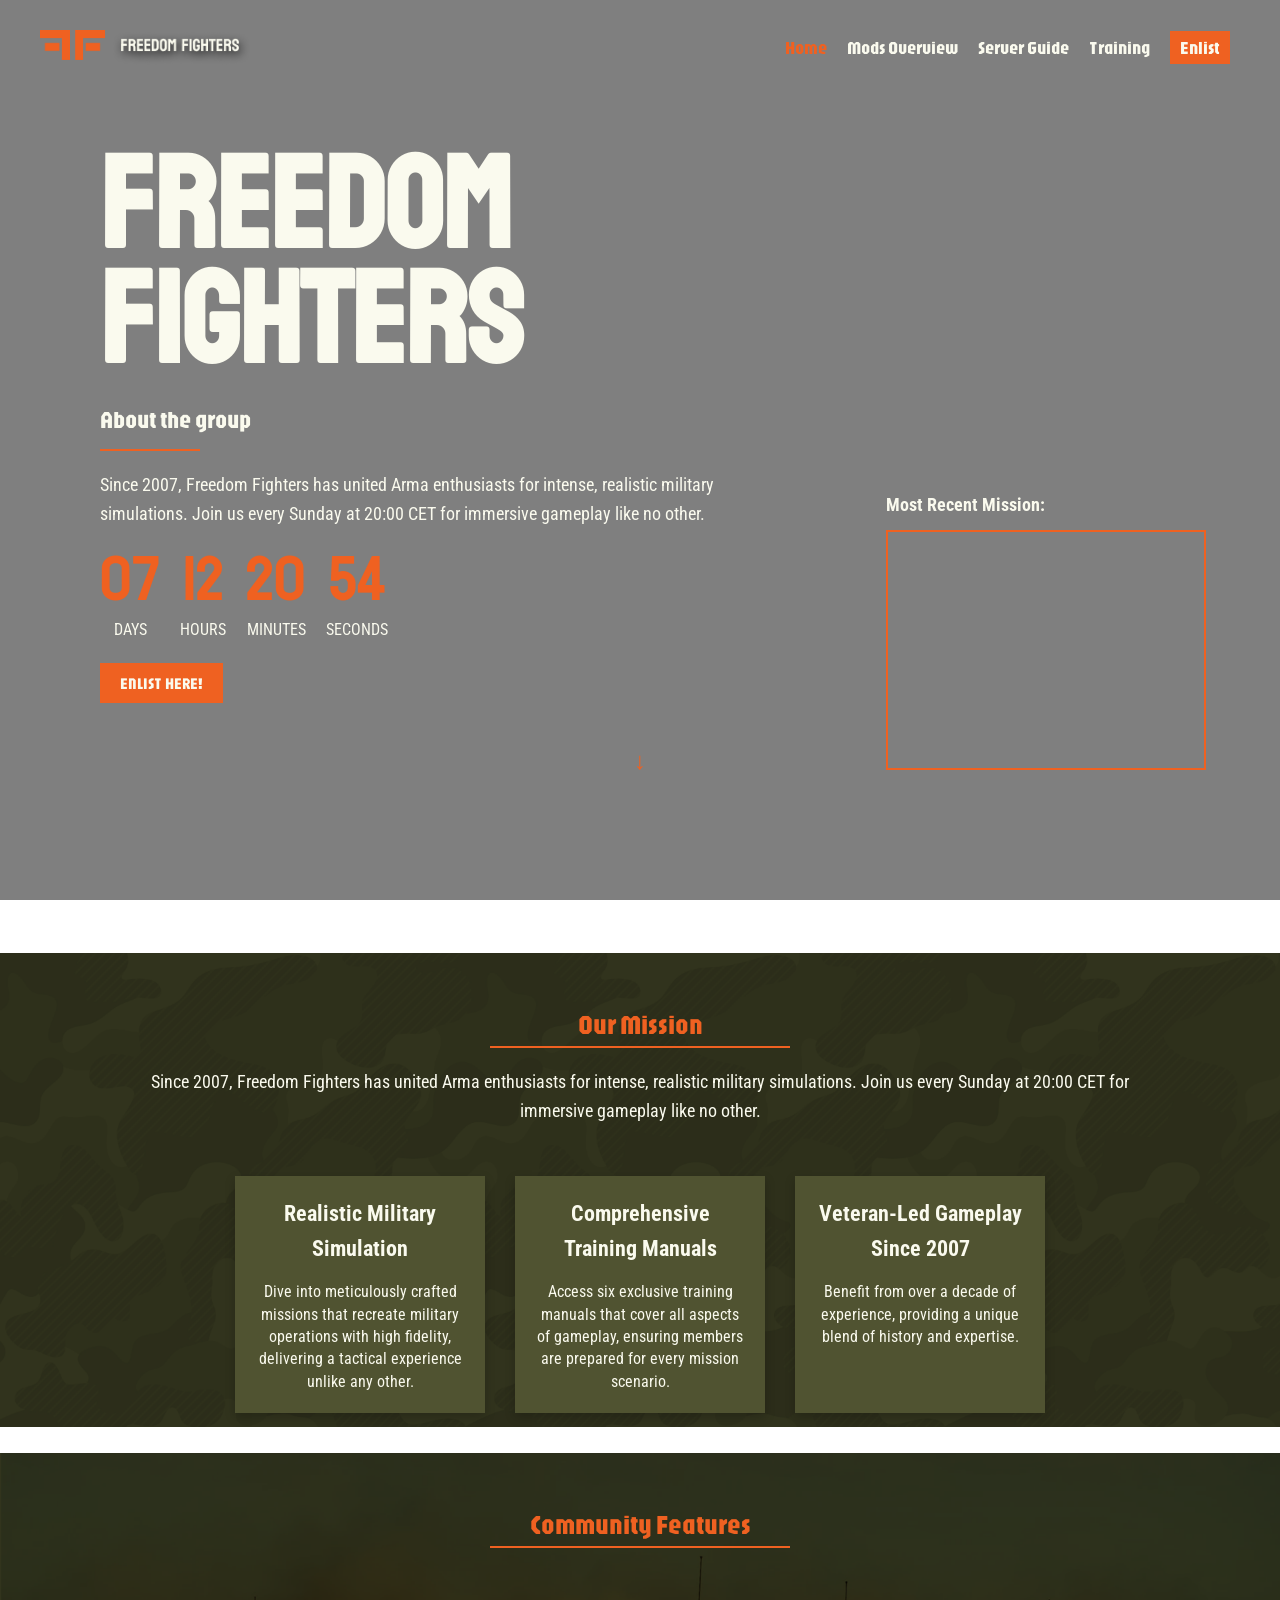
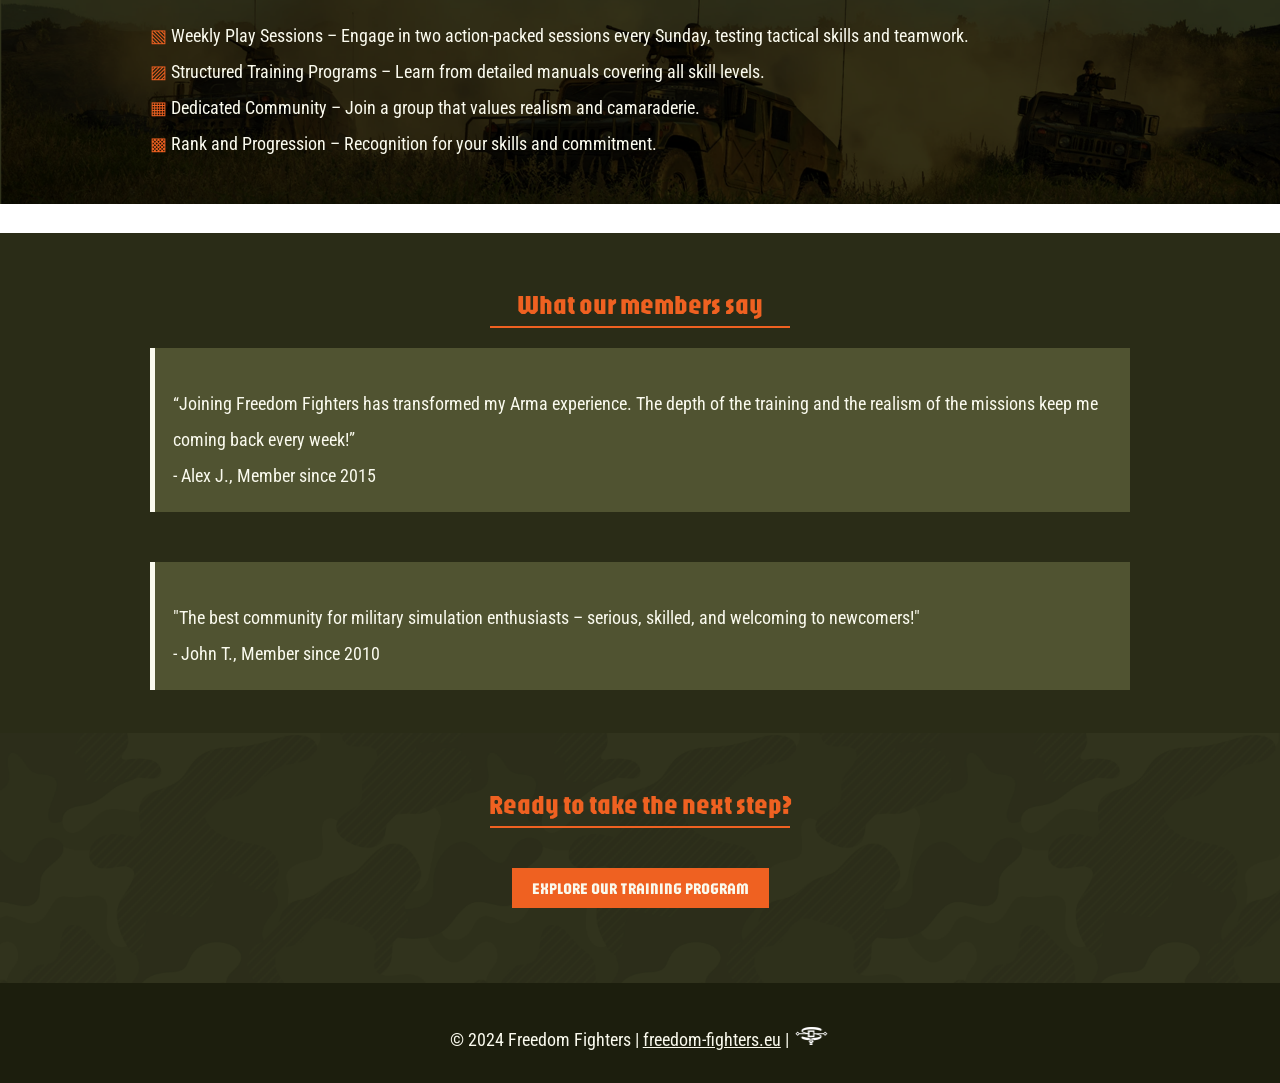
==== commit 90d485e8: "added the rest of the sections added the rest of the sections" ====
--- a/site/web/index.html
+++ b/site/web/index.html
@@ -33,7 +33,7 @@
     <!-- Background Video -->
     <div class="video-container">
         <video autoplay muted loop id="background-video">
-            <source src="media/videobackground.webm" type="video/mp4">
+            <source src="media/videobackground2.mp4" type="video/mp4">
         </video>
     </div>
     <div class="overlay-video"></div>
@@ -89,8 +89,31 @@
 
         </section>
 
+        <section class="testimonials">
+          <h2>What our members say</h2>
+          <div class="underline2"></div>
+            <blockquote>
+              <p>“Joining Freedom Fighters has transformed my Arma experience. The depth of the training and the realism of the missions keep me coming back every week!” <br/>- Alex J., Member since 2015</p>
+            </blockquote>
+            <blockquote>
+              <p>"The best community for military simulation enthusiasts – serious, skilled, and welcoming to newcomers!" <br/>- John T., Member since 2010</p>
+            </blockquote>
+
+        </section>
+
+        <section class="next-step">
+          <h2>Ready to take the next step?</h2>
+          <div class="underline2"></div>
+          <button class="enlist-button">EXPLORE OUR TRAINING PROGRAM</button>
+
+        </section>
+
     </main>
 
     <script src="script.js"></script>
 </body>
+<footer>
+  © 2024 Freedom Fighters | <a href="https://freedom-fighters.eu">freedom-fighters.eu</a> | <a href="http://www.stefandinca.ro" target="_blank"><img src="media/stefan-dinca-logo.png" > </a>
+</footer>
+
 </html>
--- a/site/web/styles.css
+++ b/site/web/styles.css
@@ -19,7 +19,7 @@
     display: flex;
     justify-content: space-between;
     align-items: center;
-    padding: 20px;
+    padding: 30px;
     background-color: rgba(0, 0, 0, 0) !important;
     position: fixed;
     width: 100%;
@@ -219,7 +219,6 @@
   padding: 50px;
   padding-left:150px;
   padding-right:150px;
-
   width:100%;
   height:500px;
   background: url('media/com-bg.png');
@@ -228,7 +227,7 @@
   text-align: center;
 }
 
-.community-features p{
+.community-features p, .testimonials p{
   font-family: 'Roboto Condensed', sans-serif;
   color:#FAFAEE;
   padding-top: 50px;
@@ -239,6 +238,56 @@
 .community-features .bullet {
   color:#EF6121;
 }
+
+.testimonials {
+  font-family: 'Jaro', sans-serif;
+  color:#EF6121;
+  padding: 50px;
+  margin-top:-120px;
+  padding-left:150px;
+  padding-right:150px;
+  width:100%;
+  height:500px;
+  background-color:#2A2C17;
+  background-repeat: no-repeat;
+  background-size: 100%;
+  text-align: center;
+}
+
+blockquote {
+    background-color: #505331;
+    padding: 1rem;
+    border-left: 5px solid #FAFAEE;
+    margin-bottom: 50px;
+
+
+
+}
+
+
+blockquote p{
+ margin-top:-30px;
+}
+
+blockquote cite{
+  text-align: left !important;
+}
+
+.next-step {
+  font-family: 'Jaro', sans-serif;
+  color:#EF6121;
+  padding: 50px;
+  padding-left:150px;
+  padding-right:150px;
+  height:250px;
+  width:100%;
+
+  background: url('media/camo-bg.png');
+  background-repeat: no-repeat;
+  background-size: 100%;
+  text-align: center;
+}
+
 .our-mission {
   font-family: 'Jaro', sans-serif;
   color:#EF6121;
@@ -303,6 +352,24 @@
 
 }
 
+footer {
+  background-color: #1C1E0D;
+    color: #FAFAEE;
+    padding: 1rem;
+    text-align: center;
+    height:100px;
+    vertical-align: middle;
+}
+
+footer img {
+  max-height:20px;
+  margin-top:25px;
+}
+
+footer a {
+  color:#FAFAEE;
+}
+
 @keyframes bounce {
     0%, 100% { transform: translateY(0); }
     50% { transform: translateY(-10px); }
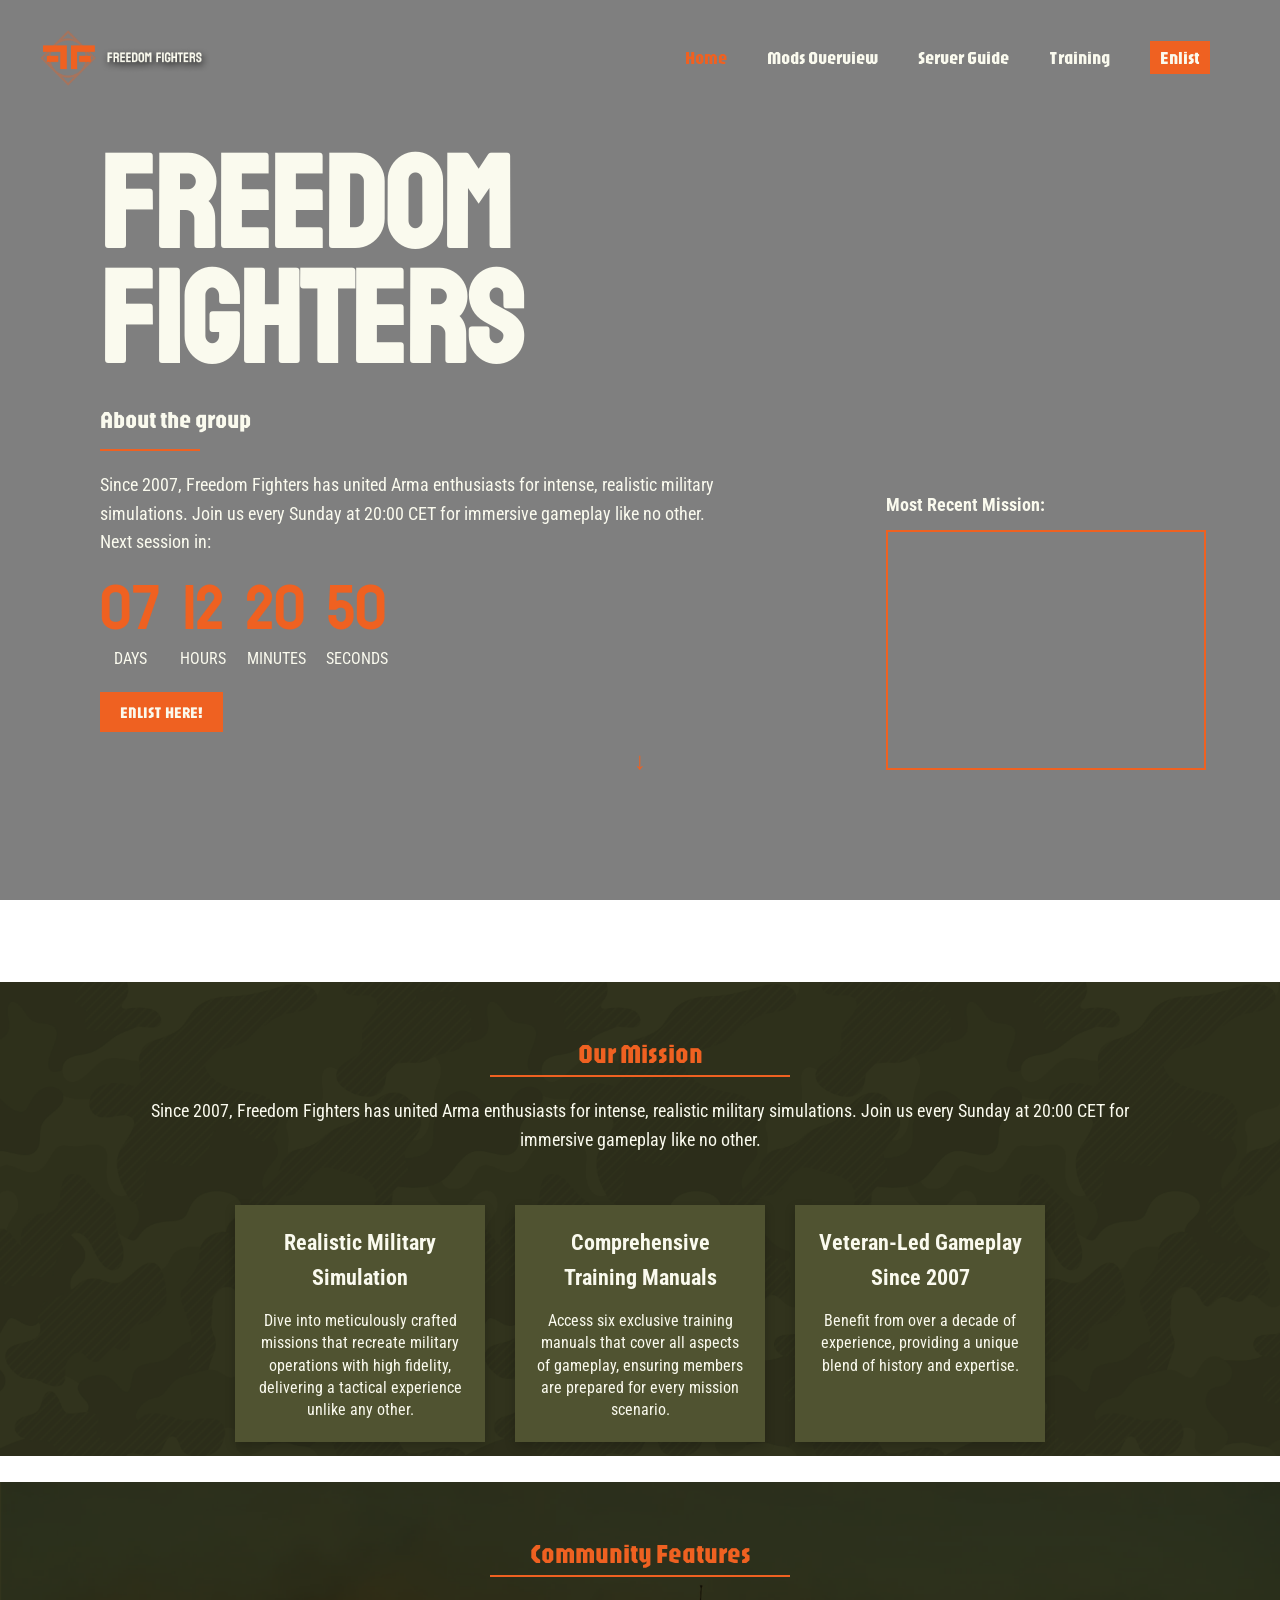
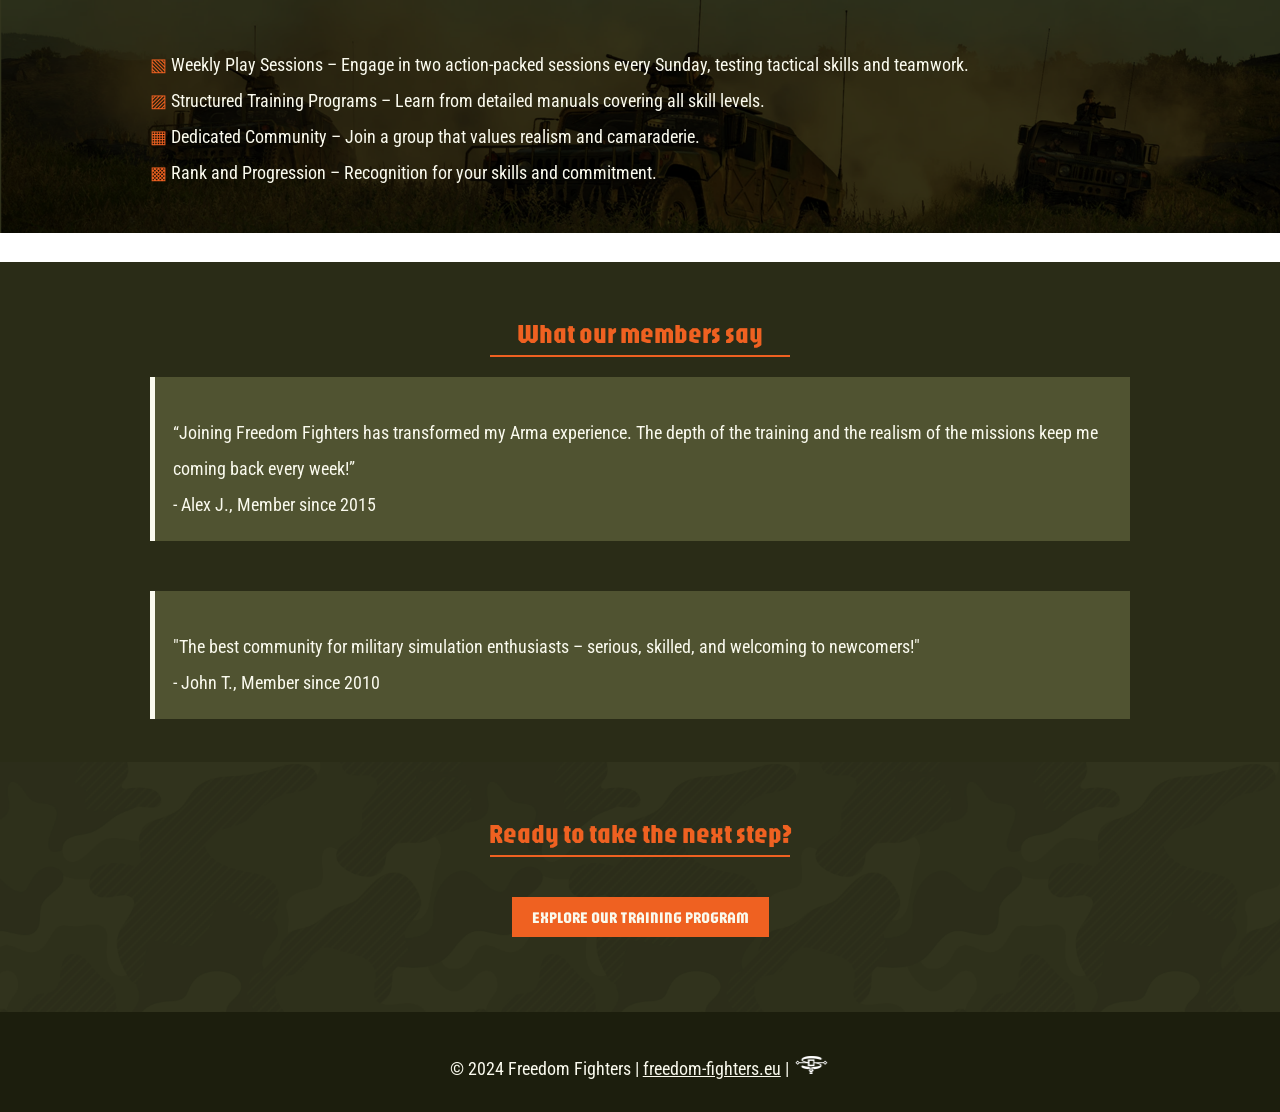
==== commit 8dca0ffe: "minor adjustments minor adjustments" ====
--- a/site/web/index.html
+++ b/site/web/index.html
@@ -45,6 +45,7 @@
             <h2>About the group</h2>
             <div class="underline"></div>
             <p>Since 2007, Freedom Fighters has united Arma enthusiasts for intense, realistic military simulations. Join us every Sunday at 20:00 CET for immersive gameplay like no other.</p>
+            <p>Next session in:</p>
             <div id="countdown"></div>
             <button class="enlist-button">ENLIST HERE!</button>
         </section>
--- a/site/web/styles.css
+++ b/site/web/styles.css
@@ -50,7 +50,7 @@
 
 /* Logo styling */
 .logo img {
-    height: 36px; /* Adjust as needed */
+    height: 56px; /* Adjust as needed */
     width: auto; /* Maintain aspect ratio */
     display: block; /* Remove inline spacing */
     margin-left: 10px; /* Add spacing to the left of the logo */
@@ -63,7 +63,7 @@
 }
 
 nav ul li {
-    margin-right: 20px;
+    margin-right: 40px;
 }
 
 nav ul li a {
